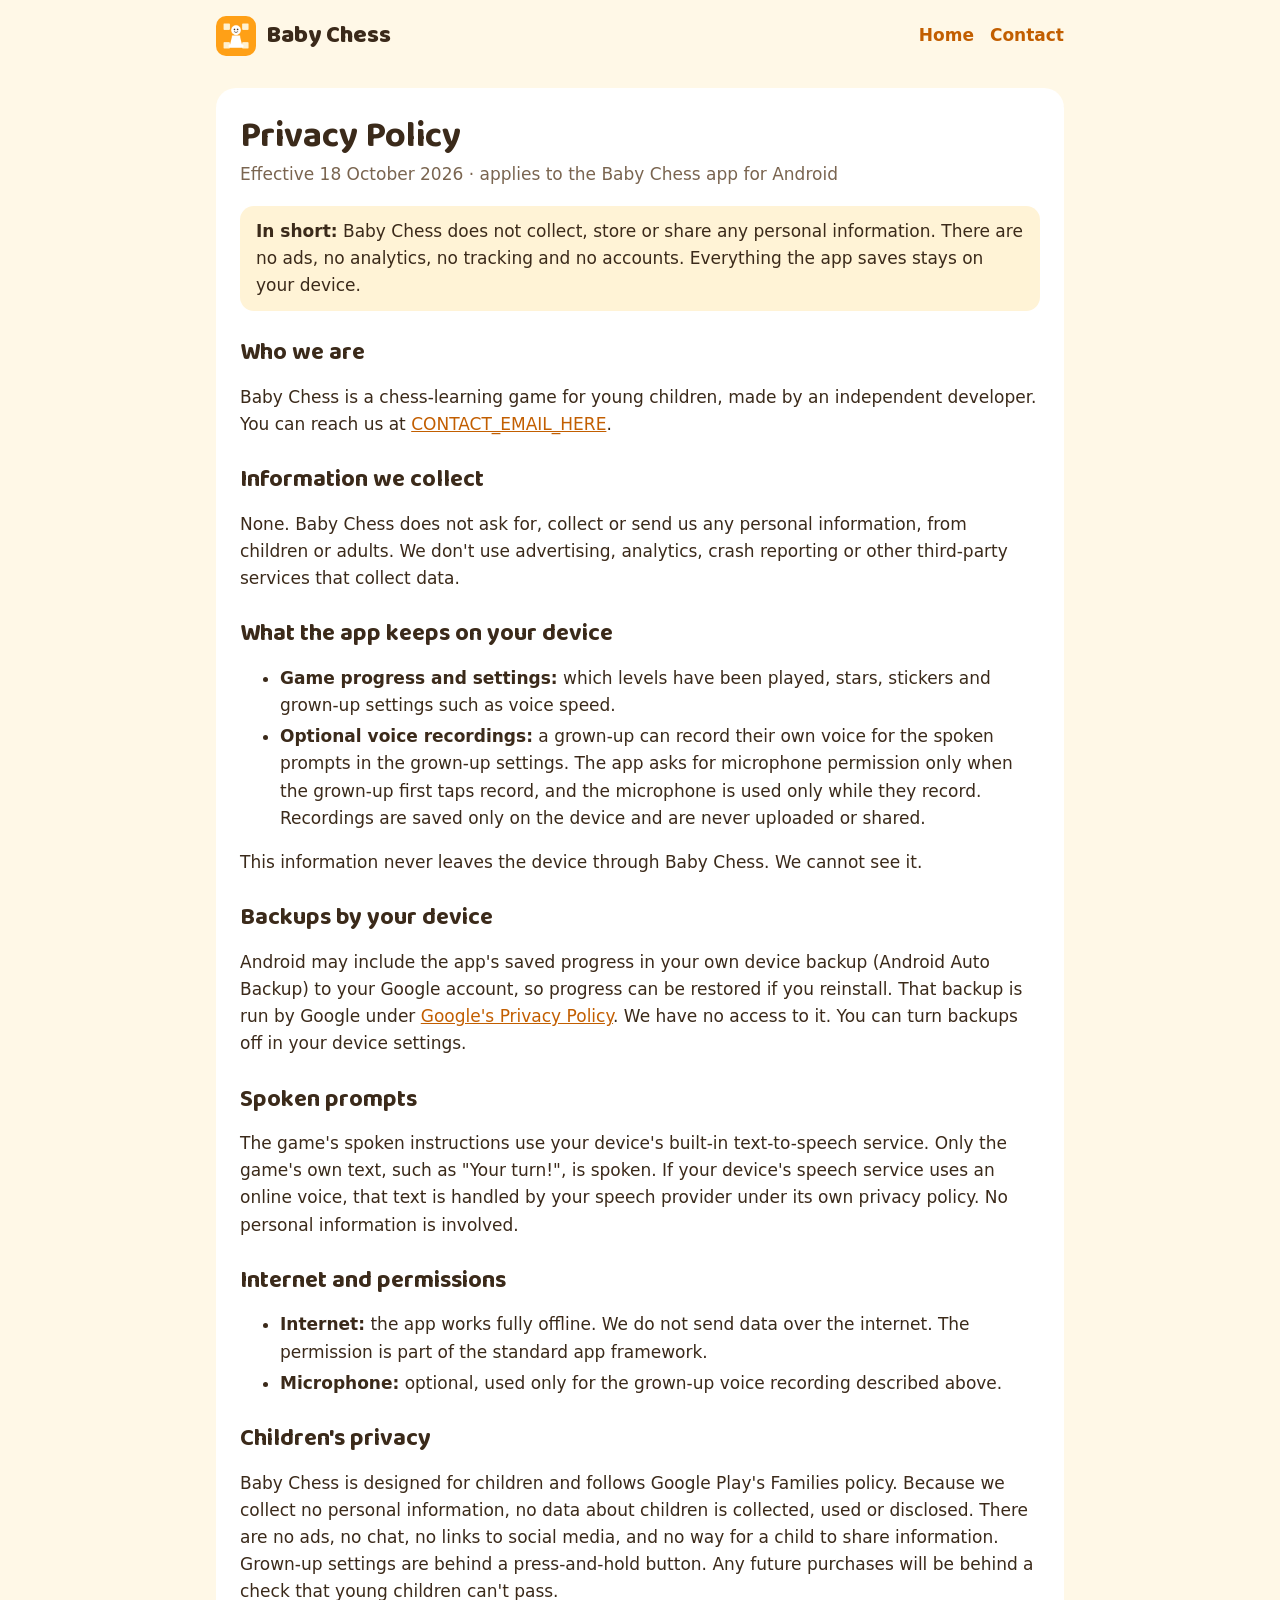
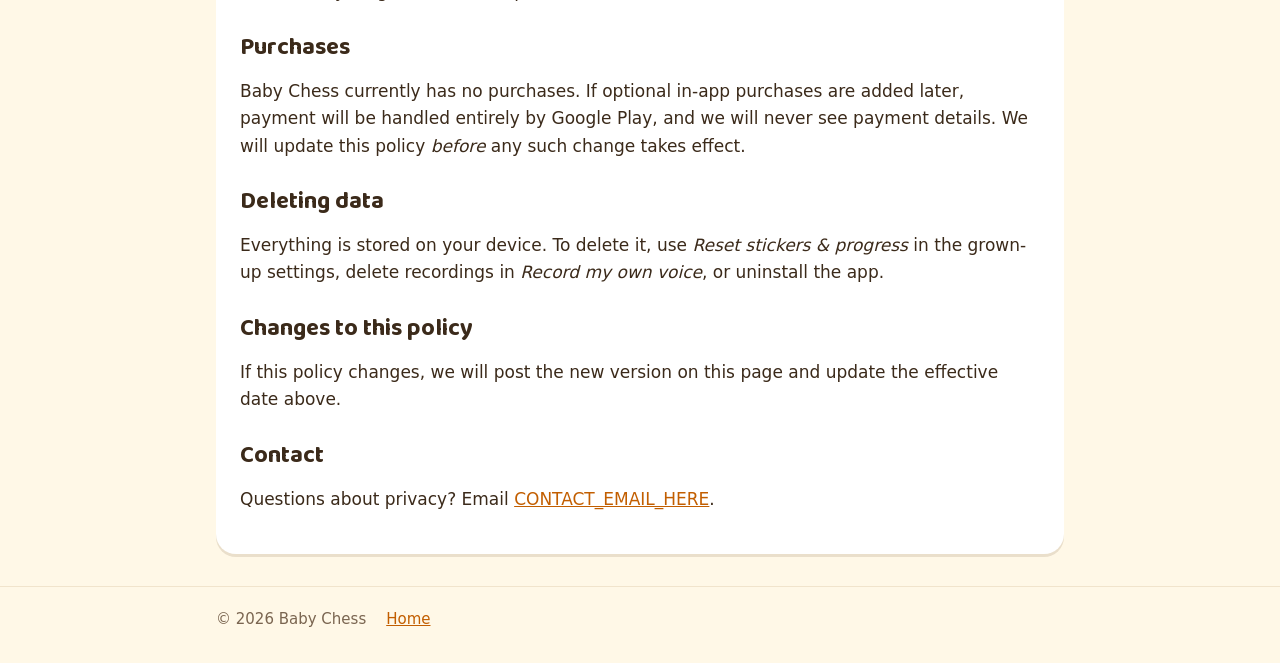
==== privacy.html @ d335251c "Baby Chess website: home page and privacy policy Co-Authored-By: Claude Opus 5.5 <noreply@anthropic." ====
<!doctype html>
<html lang="en">
<head>
  <meta charset="utf-8">
  <meta name="viewport" content="width=device-width, initial-scale=1">
  <title>Privacy Policy · Baby Chess</title>
  <meta name="description" content="Baby Chess collects no personal data: no ads, no tracking, no accounts.">
  <link rel="icon" href="img/icon.png">
  <link rel="stylesheet" href="style.css">
</head>
<body>
  <header class="top">
    <div class="wrap">
      <a class="brand" href="./"><img src="img/icon.png" alt="">Baby Chess</a>
      <nav><a href="./">Home</a><a href="#contact">Contact</a></nav>
    </div>
  </header>

  <main class="wrap">
    <article class="doc">
      <h1>Privacy Policy</h1>
      <p class="meta">Effective 18 October 2026 · applies to the Baby Chess app for Android</p>

      <p class="summary"><strong>In short:</strong> Baby Chess does not collect, store or share any personal information. There are no ads, no analytics, no tracking and no accounts. Everything the app saves stays on your device.</p>

      <h2>Who we are</h2>
      <p>Baby Chess is a chess-learning game for young children, made by an independent developer. You can reach us at <a href="mailto:CONTACT_EMAIL_HERE">CONTACT_EMAIL_HERE</a>.</p>

      <h2>Information we collect</h2>
      <p>None. Baby Chess does not ask for, collect or send us any personal information, from children or adults. We don't use advertising, analytics, crash reporting or other third-party services that collect data.</p>

      <h2>What the app keeps on your device</h2>
      <ul>
        <li><strong>Game progress and settings:</strong> which levels have been played, stars, stickers and grown-up settings such as voice speed.</li>
        <li><strong>Optional voice recordings:</strong> a grown-up can record their own voice for the spoken prompts in the grown-up settings. The app asks for microphone permission only when the grown-up first taps record, and the microphone is used only while they record. Recordings are saved only on the device and are never uploaded or shared.</li>
      </ul>
      <p>This information never leaves the device through Baby Chess. We cannot see it.</p>

      <h2>Backups by your device</h2>
      <p>Android may include the app's saved progress in your own device backup (Android Auto Backup) to your Google account, so progress can be restored if you reinstall. That backup is run by Google under <a href="https://policies.google.com/privacy">Google's Privacy Policy</a>. We have no access to it. You can turn backups off in your device settings.</p>

      <h2>Spoken prompts</h2>
      <p>The game's spoken instructions use your device's built-in text-to-speech service. Only the game's own text, such as "Your turn!", is spoken. If your device's speech service uses an online voice, that text is handled by your speech provider under its own privacy policy. No personal information is involved.</p>

      <h2>Internet and permissions</h2>
      <ul>
        <li><strong>Internet:</strong> the app works fully offline. We do not send data over the internet. The permission is part of the standard app framework.</li>
        <li><strong>Microphone:</strong> optional, used only for the grown-up voice recording described above.</li>
      </ul>

      <h2>Children's privacy</h2>
      <p>Baby Chess is designed for children and follows Google Play's Families policy. Because we collect no personal information, no data about children is collected, used or disclosed. There are no ads, no chat, no links to social media, and no way for a child to share information. Grown-up settings are behind a press-and-hold button. Any future purchases will be behind a check that young children can't pass.</p>

      <h2>Purchases</h2>
      <p>Baby Chess currently has no purchases. If optional in-app purchases are added later, payment will be handled entirely by Google Play, and we will never see payment details. We will update this policy <em>before</em> any such change takes effect.</p>

      <h2>Deleting data</h2>
      <p>Everything is stored on your device. To delete it, use <em>Reset stickers &amp; progress</em> in the grown-up settings, delete recordings in <em>Record my own voice</em>, or uninstall the app.</p>

      <h2>Changes to this policy</h2>
      <p>If this policy changes, we will post the new version on this page and update the effective date above.</p>

      <h2 id="contact">Contact</h2>
      <p>Questions about privacy? Email <a href="mailto:CONTACT_EMAIL_HERE">CONTACT_EMAIL_HERE</a>.</p>
    </article>
  </main>

  <footer>
    <div class="wrap">
      <span>© 2026 Baby Chess</span>
      <a href="./">Home</a>
    </div>
  </footer>
</body>
</html>
---- style.css ----
@font-face {
  font-family: 'Baloo 2'; font-weight: 400 800; font-display: swap;
  src: url(fonts/baloo2-latin.woff2) format('woff2');
}
:root {
  --bg: #fff8e7; --ink: #3b2a1a; --muted: #7a6550; --card: #ffffff;
  --accent: #ff9f1c; --accent-dark: #c25e00; --line: #f1e4cc;
}
* { box-sizing: border-box; }
html { -webkit-text-size-adjust: 100%; }
body {
  margin: 0; background: var(--bg); color: var(--ink);
  font: 17px/1.6 system-ui, -apple-system, 'Segoe UI', Roboto, sans-serif;
}
h1, h2, h3, .brand { font-family: 'Baloo 2', system-ui, sans-serif; line-height: 1.15; }
a { color: var(--accent-dark); }
.wrap { max-width: 880px; margin: 0 auto; padding: 0 16px; }

header.top { padding: 16px 0; }
header.top .wrap { display: flex; align-items: center; gap: 12px; }
.brand { display: flex; align-items: center; gap: 10px; font-size: 24px; font-weight: 800; text-decoration: none; color: var(--ink); }
.brand img { width: 40px; height: 40px; border-radius: 10px; }
nav { margin-left: auto; display: flex; gap: 16px; font-weight: 600; }
nav a { text-decoration: none; }

.hero { padding: 24px 0 8px; }
.hero img.feature { width: 100%; height: auto; border-radius: 20px; box-shadow: 0 6px 0 #e6d3b3; }
.hero h1 { font-size: clamp(34px, 7vw, 52px); margin: 28px 0 8px; }
.hero p.lead { font-size: 20px; color: var(--muted); margin: 0 0 20px; }
.badge {
  display: inline-block; padding: 12px 22px; border-radius: 999px; font-weight: 700;
  background: var(--accent); color: #fff; text-decoration: none; box-shadow: 0 4px 0 var(--accent-dark);
}
.badge.soon { background: #fff; color: var(--muted); box-shadow: 0 4px 0 #e6d3b3; }

.shots { display: grid; grid-template-columns: repeat(auto-fit, minmax(150px, 1fr)); gap: 14px; margin: 32px 0; }
.shots img { width: 100%; height: auto; border-radius: 18px; box-shadow: 0 4px 0 #e6d3b3; }

.cards { display: grid; grid-template-columns: repeat(auto-fit, minmax(240px, 1fr)); gap: 14px; margin: 8px 0 32px; }
.card { background: var(--card); border-radius: 18px; padding: 16px 18px; box-shadow: 0 3px 0 #eadfcb; }
.card h3 { margin: 0 0 4px; font-size: 21px; }
.card p { margin: 0; color: var(--muted); }

.doc { background: var(--card); border-radius: 20px; padding: 8px 24px 24px; margin: 16px 0 32px; box-shadow: 0 3px 0 #eadfcb; }
.doc h1 { font-size: 36px; margin: 20px 0 4px; }
.doc h2 { font-size: 24px; margin: 28px 0 6px; }
.doc .meta { color: var(--muted); margin: 0 0 16px; }
.doc .summary { background: #fff3d6; border-radius: 14px; padding: 12px 16px; }
.doc li { margin: 4px 0; }

footer { border-top: 1px solid var(--line); padding: 20px 0 32px; color: var(--muted); font-size: 15px; }
footer .wrap { display: flex; flex-wrap: wrap; gap: 8px 20px; }

@media (max-width: 520px) {
  nav { gap: 12px; font-size: 15px; }
  .brand { font-size: 20px; }
  .doc { padding: 4px 16px 16px; }
}
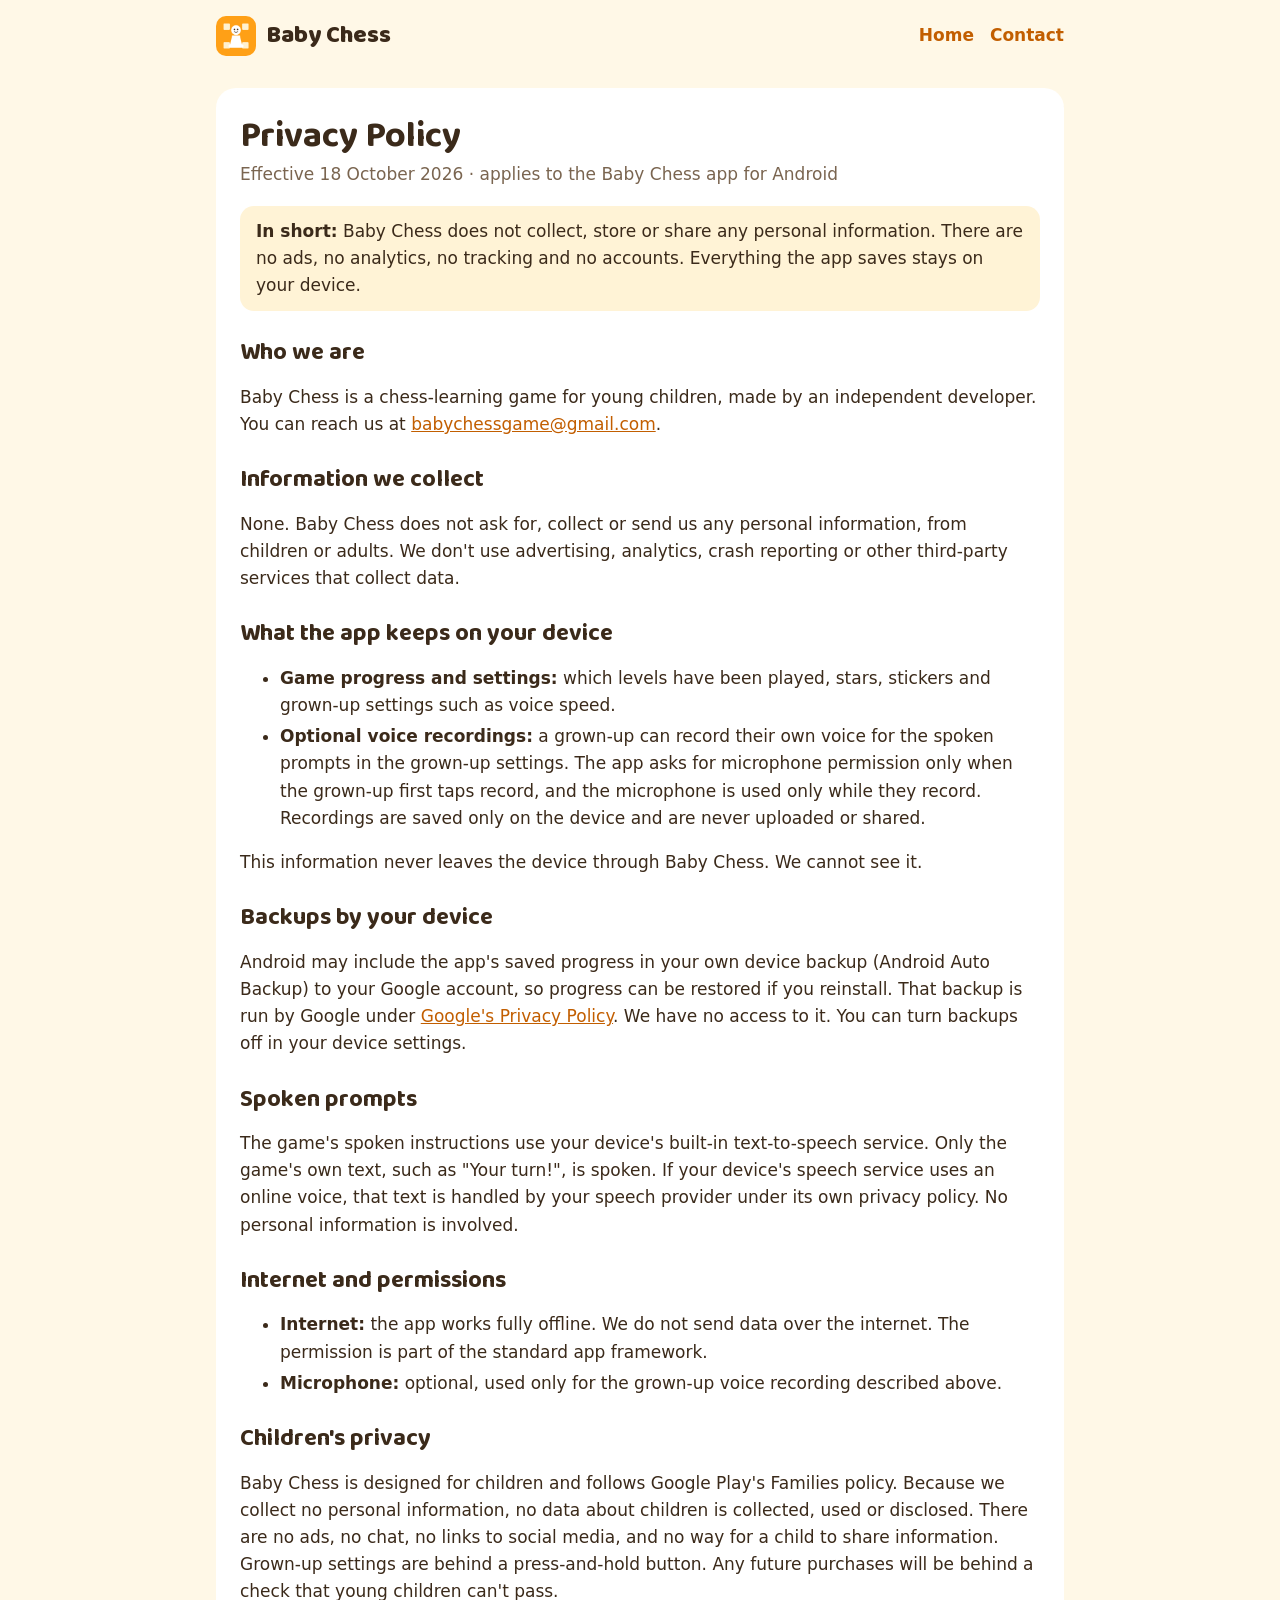
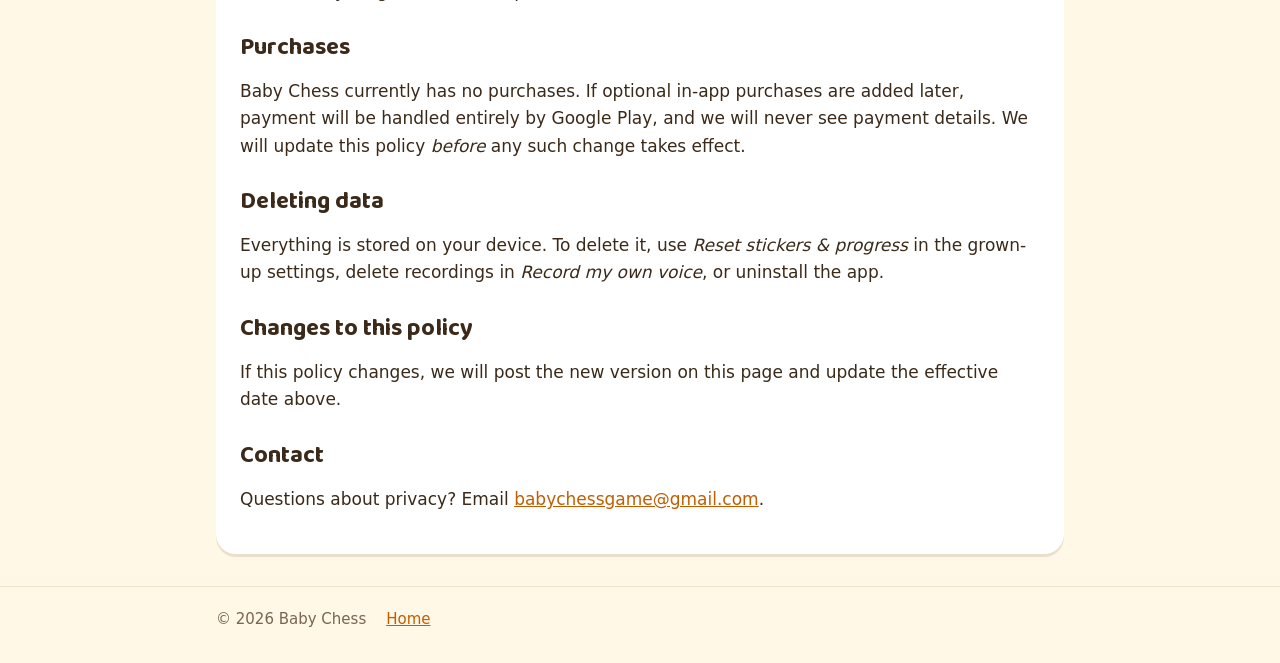
==== commit 686d35c4: "Add contact email Co-Authored-By: Claude Opus 5.5 <noreply@anthropic.com>" ====
--- a/privacy.html
+++ b/privacy.html
@@ -24,7 +24,7 @@
       <p class="summary"><strong>In short:</strong> Baby Chess does not collect, store or share any personal information. There are no ads, no analytics, no tracking and no accounts. Everything the app saves stays on your device.</p>
 
       <h2>Who we are</h2>
-      <p>Baby Chess is a chess-learning game for young children, made by an independent developer. You can reach us at <a href="mailto:CONTACT_EMAIL_HERE">CONTACT_EMAIL_HERE</a>.</p>
+      <p>Baby Chess is a chess-learning game for young children, made by an independent developer. You can reach us at <a href="mailto:babychessgame@gmail.com">babychessgame@gmail.com</a>.</p>
 
       <h2>Information we collect</h2>
       <p>None. Baby Chess does not ask for, collect or send us any personal information, from children or adults. We don't use advertising, analytics, crash reporting or other third-party services that collect data.</p>
@@ -61,7 +61,7 @@
       <p>If this policy changes, we will post the new version on this page and update the effective date above.</p>
 
       <h2 id="contact">Contact</h2>
-      <p>Questions about privacy? Email <a href="mailto:CONTACT_EMAIL_HERE">CONTACT_EMAIL_HERE</a>.</p>
+      <p>Questions about privacy? Email <a href="mailto:babychessgame@gmail.com">babychessgame@gmail.com</a>.</p>
     </article>
   </main>
 
